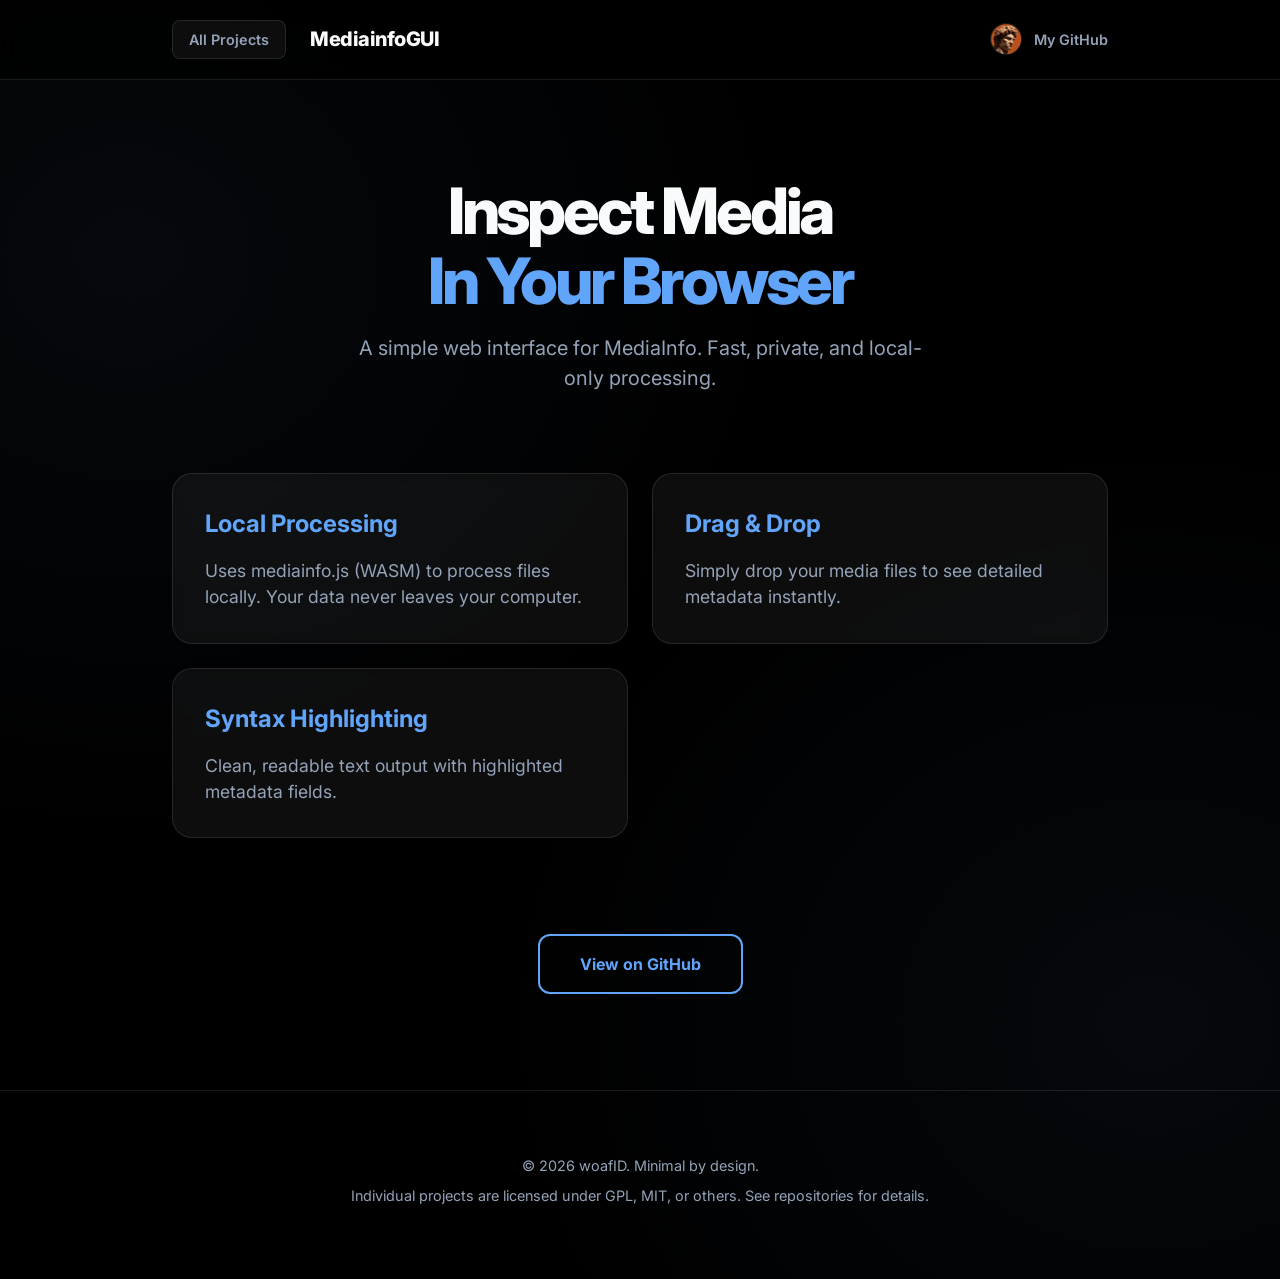
==== MediainfoGUI/index.html @ 6bfa03e1 "overhaul the site" ====
<!DOCTYPE html>
<html lang="en">
<head>
    <meta charset="UTF-8">
    <meta name="viewport" content="width=device-width, initial-scale=1.0">
    <title>MediainfoGUI - Media Metadata Inspector</title>
    <link rel="preconnect" href="https://fonts.googleapis.com">
    <link rel="preconnect" href="https://fonts.gstatic.com" crossorigin>
    <link href="https://fonts.googleapis.com/css2?family=Inter:wght@400;600;800&display=swap" rel="stylesheet">
    <link rel="icon" type="image/png" href="../res/img/useraccount128_rounded.png">
    <link rel="stylesheet" href="./index.css">
</head>
<body>
    <header class="navbar">
        <div class="container">
            <div class="logo-wrapper">
                <a href="/" class="btn-back">All Projects</a>
                <div class="logo-text">
                    <span class="full-name">MediainfoGUI</span>
                    <span class="short-name">Mediainfo</span>
                </div>
            </div>
            <nav class="nav-links">
                <a class="profile-link" href="https://github.com/woafID?tab=repositories">
                    <div class="user-profile" aria-label="GitHub Profile"></div>
                    <span class="profile-text">My GitHub</span>
                </a>
            </nav>
        </div>
    </header>

    <main>
        <section class="hero">
            <div class="container">
                <h1 class="hero-title">Inspect Media <br><span class="accent">In Your Browser</span></h1>
                <p class="hero-subtitle">A simple web interface for MediaInfo. Fast, private, and local-only processing.</p>
            </div>
        </section>

        <section class="features">
            <div class="container">
                <div class="card-grid">
                    <div class="feature-card">
                        <h2>Local Processing</h2>
                        <p>Uses mediainfo.js (WASM) to process files locally. Your data never leaves your computer.</p>
                    </div>
                    <div class="feature-card">
                        <h2>Drag & Drop</h2>
                        <p>Simply drop your media files to see detailed metadata instantly.</p>
                    </div>
                    <div class="feature-card">
                        <h2>Syntax Highlighting</h2>
                        <p>Clean, readable text output with highlighted metadata fields.</p>
                    </div>
                </div>
            </div>
        </section>

        <section class="cta">
            <div class="container">
                <a href="https://github.com/woafID/MediainfoGUI" class="btn-primary">View on GitHub</a>
            </div>
        </section>
    </main>

    <footer class="footer">
        <div class="container">
            <p>&copy; <span id="year"></span> woafID. Minimal by design.</p>
            <p>Individual projects are licensed under GPL, MIT, or others. See repositories for details.</p>
        </div>
    </footer>
    <script>
        document.getElementById('year').textContent = new Date().getFullYear();
    </script>
</body>
</html>
---- MediainfoGUI/index.css ----
:root {
    --bg-color: #000000;
    --card-bg: rgba(255, 255, 255, 0.05);
    --card-border: rgba(255, 255, 255, 0.1);
    --text-primary: #f8fafc;
    --text-secondary: #94a3b8;
    --accent-color: #60a5fa;
    --nav-height: 80px;
    --transition: all 0.3s cubic-bezier(0.4, 0, 0.2, 1);
}

* {
    margin: 0;
    padding: 0;
    box-sizing: border-box;
}

body {
    font-family: 'Inter', sans-serif;
    background-color: var(--bg-color);
    color: var(--text-primary);
    line-height: 1.5;
    overflow-x: hidden;
    background-image: 
        radial-gradient(at 10% 20%, rgba(96, 165, 250, 0.05) 0px, transparent 40%),
        radial-gradient(at 90% 80%, rgba(96, 165, 250, 0.05) 0px, transparent 40%);
    min-height: 100vh;
}

.container {
    max-width: 1000px;
    margin: 0 auto;
    padding: 0 2rem;
}

.navbar {
    height: var(--nav-height);
    display: flex;
    align-items: center;
    position: sticky;
    top: 0;
    z-index: 1000;
    background: rgba(0, 0, 0, 0.8);
    backdrop-filter: blur(12px);
    border-bottom: 1px solid var(--card-border);
}

.navbar .container {
    display: flex;
    justify-content: space-between;
    align-items: center;
    width: 100%;
}

.logo-wrapper {
    display: flex;
    align-items: center;
    gap: 1.5rem;
}

.btn-back {
    color: var(--text-secondary);
    text-decoration: none;
    font-weight: 600;
    font-size: 0.9rem;
    transition: var(--transition);
    padding: 0.5rem 1rem;
    border-radius: 8px;
    background: rgba(255, 255, 255, 0.05);
    border: 1px solid var(--card-border);
}

.btn-back:hover {
    color: var(--text-primary);
    background: rgba(255, 255, 255, 0.1);
}

.logo-text {
    font-weight: 800;
    font-size: 1.25rem;
    letter-spacing: -0.025em;
    color: var(--text-primary);
}

.short-name { display: none; }

.nav-links {
    display: flex;
    align-items: center;
    gap: 1.5rem;
}

.profile-link {
    display: flex;
    align-items: center;
    gap: 0.75rem;
    text-decoration: none;
    color: var(--text-secondary);
    font-weight: 600;
    font-size: 0.9rem;
    transition: var(--transition);
}

.profile-link:hover {
    color: var(--text-primary);
}

.user-profile {
    width: 32px;
    height: 32px;
    border-radius: 50%;
    background-image: url("../res/img/useraccount128_rounded.png");
    background-size: cover;
    background-repeat: no-repeat;
    background-position: center;
    border: 1px solid var(--card-border);
    transition: var(--transition);
}

.profile-link:hover .user-profile {
    border-color: var(--accent-color);
    transform: scale(1.1);
}

.hero {
    padding: 6rem 0 3rem;
    text-align: center;
}

.hero-title {
    font-size: 4rem;
    font-weight: 800;
    line-height: 1.1;
    margin-bottom: 1rem;
    letter-spacing: -0.05em;
}

.hero-title .accent {
    color: var(--accent-color);
}

.hero-subtitle {
    font-size: 1.25rem;
    color: var(--text-secondary);
    max-width: 600px;
    margin: 0 auto;
}

.features {
    padding: 2rem 0 4rem;
}

.card-grid {
    display: grid;
    grid-template-columns: repeat(auto-fit, minmax(300px, 1fr));
    gap: 1.5rem;
}

.feature-card {
    background: var(--card-bg);
    border: 1px solid var(--card-border);
    border-radius: 20px;
    padding: 2rem;
    backdrop-filter: blur(8px);
    transition: var(--transition);
}

.feature-card:hover {
    transform: translateY(-8px);
    background: rgba(255, 255, 255, 0.08);
    border-color: var(--accent-color);
}

.feature-card h2 {
    font-size: 1.5rem;
    margin-bottom: 1rem;
    font-weight: 700;
    color: var(--accent-color);
}

.feature-card p {
    color: var(--text-secondary);
    font-size: 1.1rem;
}

.cta {
    padding: 2rem 0 6rem;
    text-align: center;
}

.btn-primary {
    display: inline-block;
    padding: 1rem 2.5rem;
    border-radius: 12px;
    background: transparent;
    color: var(--accent-color);
    border: 2px solid var(--accent-color);
    text-decoration: none;
    font-weight: 700;
    transition: background 0.3s ease, transform 0.3s cubic-bezier(0.175, 0.885, 0.32, 1.275), border-color 0.3s ease, box-shadow 0.3s ease;
    will-change: transform, background;
}

.btn-primary:hover {
    background: rgba(255, 255, 255, 0.08);
    transform: translateY(-2px) scale(1.02);
    box-shadow: 0 5px 15px rgba(96, 165, 250, 0.1);
}

@media (max-width: 768px) {
    .hero-title {
        font-size: 3rem;
    }
    
    .full-name { display: none; }
    .short-name { display: block; }
    
    .full-text { display: none; }
    .short-text { display: block; }
    
    .nav-links { gap: 0.75rem; }
    
    .btn-back {
        font-size: 0.8rem;
        padding: 0.4rem 0.8rem;
    }
}

.footer {
    padding: 4rem 0;
    text-align: center;
    border-top: 1px solid var(--card-border);
    color: var(--text-secondary);
    font-size: 0.9rem;
}

.footer p {
    margin-bottom: 0.5rem;
}
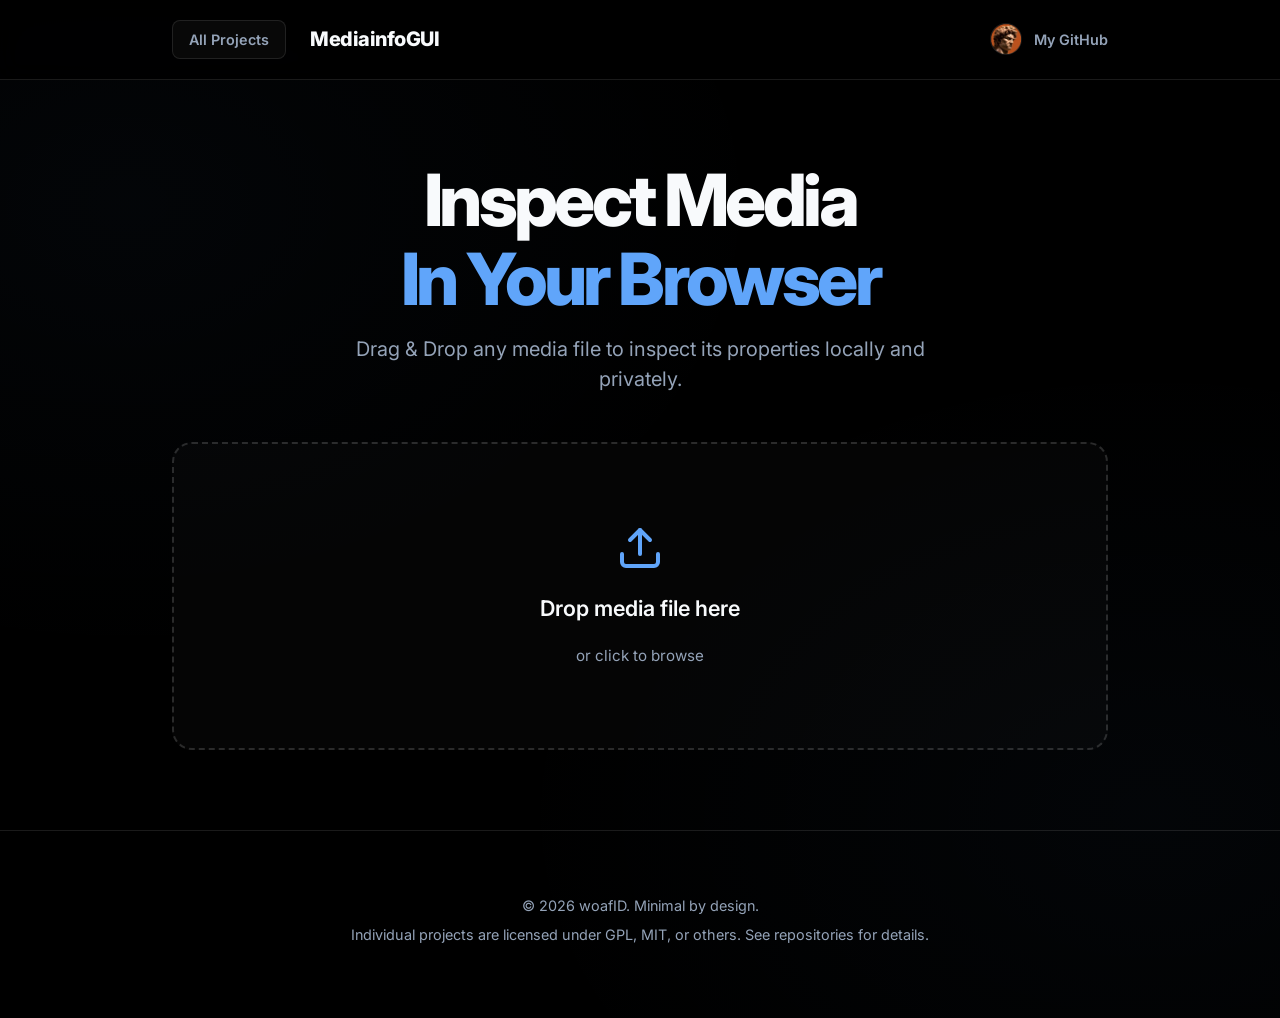
==== commit 1bca368b: "replace the MediainfoGUI description with the actual tool" ====
--- a/MediainfoGUI/index.html
+++ b/MediainfoGUI/index.html
@@ -4,17 +4,17 @@
     <meta charset="UTF-8">
     <meta name="viewport" content="width=device-width, initial-scale=1.0">
     <title>MediainfoGUI - Media Metadata Inspector</title>
+    <link rel="stylesheet" href="style.css">
     <link rel="preconnect" href="https://fonts.googleapis.com">
     <link rel="preconnect" href="https://fonts.gstatic.com" crossorigin>
-    <link href="https://fonts.googleapis.com/css2?family=Inter:wght@400;600;800&display=swap" rel="stylesheet">
+    <link href="https://fonts.googleapis.com/css2?family=Inter:wght@400;500;600;700;800&family=JetBrains+Mono:wght@400;500&display=swap" rel="stylesheet">
     <link rel="icon" type="image/png" href="../res/img/useraccount128_rounded.png">
-    <link rel="stylesheet" href="./index.css">
 </head>
 <body>
     <header class="navbar">
         <div class="container">
             <div class="logo-wrapper">
-                <a href="/" class="btn-back">All Projects</a>
+                <a href="../" class="btn-back">All Projects</a>
                 <div class="logo-text">
                     <span class="full-name">MediainfoGUI</span>
                     <span class="short-name">Mediainfo</span>
@@ -29,36 +29,39 @@
         </div>
     </header>
 
-    <main>
+    <main class="main-content">
         <section class="hero">
             <div class="container">
                 <h1 class="hero-title">Inspect Media <br><span class="accent">In Your Browser</span></h1>
-                <p class="hero-subtitle">A simple web interface for MediaInfo. Fast, private, and local-only processing.</p>
+                <p class="hero-subtitle">Drag & Drop any media file to inspect its properties locally and privately.</p>
             </div>
         </section>
 
-        <section class="features">
+        <section class="tool-section">
             <div class="container">
-                <div class="card-grid">
-                    <div class="feature-card">
-                        <h2>Local Processing</h2>
-                        <p>Uses mediainfo.js (WASM) to process files locally. Your data never leaves your computer.</p>
+                <div id="dropzone" class="dropzone">
+                    <div class="dropzone-content">
+                        <svg xmlns="http://www.w3.org/2000/svg" width="48" height="48" viewBox="0 0 24 24" fill="none" stroke="currentColor" stroke-width="2" stroke-linecap="round" stroke-linejoin="round" class="upload-icon"><path d="M21 15v4a2 2 0 0 1-2 2H5a2 2 0 0 1-2-2v-4"></path><polyline points="17 8 12 3 7 8"></polyline><line x1="12" y1="3" x2="12" y2="15"></line></svg>
+                        <p>Drop media file here</p>
+                        <span class="file-hint">or click to browse</span>
+                        <input type="file" id="file-input" style="display: none;">
                     </div>
-                    <div class="feature-card">
-                        <h2>Drag & Drop</h2>
-                        <p>Simply drop your media files to see detailed metadata instantly.</p>
-                    </div>
-                    <div class="feature-card">
-                        <h2>Syntax Highlighting</h2>
-                        <p>Clean, readable text output with highlighted metadata fields.</p>
+                    
+                    <div id="loading" class="loading hidden">
+                        <div class="spinner"></div>
+                        <p>Analyzing file...</p>
                     </div>
                 </div>
-            </div>
-        </section>
 
-        <section class="cta">
-            <div class="container">
-                <a href="https://github.com/woafID/MediainfoGUI" class="btn-primary">View on GitHub</a>
+                <div id="output-container" class="output-container hidden">
+                    <div class="output-header">
+                        <span class="dot red"></span>
+                        <span class="dot yellow"></span>
+                        <span class="dot green"></span>
+                        <span class="filename" id="output-filename">result.txt</span>
+                    </div>
+                    <pre id="output"></pre>
+                </div>
             </div>
         </section>
     </main>
@@ -69,8 +72,11 @@
             <p>Individual projects are licensed under GPL, MIT, or others. See repositories for details.</p>
         </div>
     </footer>
+
     <script>
         document.getElementById('year').textContent = new Date().getFullYear();
     </script>
+    <script src="lib/mediainfo.min.js"></script>
+    <script src="app.js"></script>
 </body>
 </html>
--- a/MediainfoGUI/style.css
+++ b/MediainfoGUI/style.css
@@ -0,0 +1,218 @@
+:root {
+    --bg: #000;
+    --card-bg: rgba(255, 255, 255, 0.03);
+    --border: rgba(255, 255, 255, 0.1);
+    --text: #f8fafc;
+    --text-sec: #94a3b8;
+    --accent: #60a5fa;
+}
+
+* { box-sizing: border-box; margin: 0; padding: 0; }
+
+body {
+    font-family: 'Inter', sans-serif;
+    background: var(--bg);
+    color: var(--text);
+    line-height: 1.5;
+    background-image: 
+        radial-gradient(at 10% 20%, rgba(96, 165, 250, 0.03) 0px, transparent 40%),
+        radial-gradient(at 90% 80%, rgba(96, 165, 250, 0.03) 0px, transparent 40%);
+    min-height: 100vh;
+    display: flex;
+    flex-direction: column;
+}
+
+.container {
+    max-width: 1000px;
+    margin: 0 auto;
+    padding: 0 2rem;
+    width: 100%;
+}
+
+/* Navbar & Footer */
+.navbar {
+    height: 80px;
+    display: flex;
+    align-items: center;
+    position: sticky;
+    top: 0;
+    background: rgba(0, 0, 0, 0.8);
+    backdrop-filter: blur(12px);
+    border-bottom: 1px solid var(--border);
+    z-index: 100;
+}
+
+.navbar .container, .logo-wrapper, .nav-links, .profile-link {
+    display: flex;
+    align-items: center;
+    justify-content: space-between;
+}
+
+.logo-wrapper, .nav-links { gap: 1.5rem; }
+.profile-link { gap: 0.75rem; text-decoration: none; color: var(--text-sec); font-weight: 600; font-size: 0.9rem; transition: all 0.3s ease; }
+.profile-link:hover { color: var(--text); }
+
+.btn-back {
+    color: var(--text-sec);
+    text-decoration: none;
+    font-weight: 600;
+    font-size: 0.9rem;
+    padding: 0.5rem 1rem;
+    border-radius: 8px;
+    background: var(--card-bg);
+    border: 1px solid var(--border);
+    transition: all 0.3s ease;
+}
+.btn-back:hover { color: var(--text); background: rgba(255, 255, 255, 0.1); }
+
+.logo-text { font-weight: 800; font-size: 1.25rem; letter-spacing: -0.025em; }
+.short-name { display: none; }
+
+.user-profile {
+    width: 32px;
+    height: 32px;
+    border-radius: 50%;
+    background: url("../res/img/useraccount128_rounded.png") center/cover no-repeat;
+    border: 1px solid var(--border);
+    transition: all 0.3s ease;
+}
+.profile-link:hover .user-profile { border-color: var(--accent); transform: scale(1.1); }
+
+.footer {
+    padding: 4rem 0;
+    text-align: center;
+    border-top: 1px solid var(--border);
+    color: var(--text-sec);
+    font-size: 0.9rem;
+}
+.footer p { margin-bottom: 0.5rem; }
+
+/* Main Content & Hero */
+.main-content { flex-grow: 1; }
+.hero { padding: 5rem 0 2rem; text-align: center; }
+.hero-title { font-size: 4.5rem; font-weight: 800; line-height: 1.1; margin-bottom: 1rem; letter-spacing: -0.05em; }
+.hero-title .accent { color: var(--accent); }
+.hero-subtitle { font-size: 1.25rem; color: var(--text-sec); max-width: 600px; margin: 0 auto; }
+
+/* Interactive Tool (Dropzone & Output) */
+.tool-section { padding: 1rem 0 5rem; }
+
+.dropzone {
+    background: rgba(255, 255, 255, 0.02);
+    border: 2px dashed rgba(255, 255, 255, 0.15);
+    border-radius: 20px;
+    padding: 5rem 2rem;
+    text-align: center;
+    cursor: pointer;
+    transition: all 0.3s ease;
+    position: relative;
+    overflow: hidden;
+}
+.dropzone:hover, .dropzone.dragover {
+    border-color: var(--accent);
+    background: rgba(96, 165, 250, 0.05);
+    transform: translateY(-4px);
+}
+
+.dropzone-content, .loading {
+    display: flex;
+    flex-direction: column;
+    align-items: center;
+    gap: 1.25rem;
+}
+
+.upload-icon { color: var(--accent); transition: transform 0.3s ease; }
+.dropzone:hover .upload-icon { transform: translateY(-8px) scale(1.1); }
+.dropzone p { font-size: 1.35rem; font-weight: 600; }
+.file-hint { color: var(--text-sec); font-size: 0.95rem; }
+
+.loading {
+    position: absolute;
+    top: 0; left: 0; right: 0; bottom: 0;
+    justify-content: center;
+    background: rgba(0, 0, 0, 0.85);
+    backdrop-filter: blur(8px);
+}
+.spinner {
+    width: 44px;
+    height: 44px;
+    border: 3px solid rgba(255, 255, 255, 0.08);
+    border-radius: 50%;
+    border-top-color: var(--accent);
+    animation: spin 1s linear infinite;
+}
+@keyframes spin { to { transform: rotate(360deg); } }
+
+.hidden, .output-container.hidden { display: none; }
+
+.output-container {
+    margin-top: 2rem;
+    background: #05070f;
+    border-radius: 16px;
+    overflow: hidden;
+    border: 1px solid rgba(255, 255, 255, 0.06);
+    animation: slideUp 0.5s cubic-bezier(0.16, 1, 0.3, 1);
+}
+@keyframes slideUp { from { opacity: 0; transform: translateY(20px); } to { opacity: 1; transform: translateY(0); } }
+
+.output-header {
+    background: rgba(255, 255, 255, 0.03);
+    padding: 14px 20px;
+    display: flex;
+    align-items: center;
+    gap: 8px;
+    border-bottom: 1px solid rgba(255, 255, 255, 0.05);
+}
+.dot { width: 12px; height: 12px; border-radius: 50%; }
+.dot.red { background-color: #ef4444; }
+.dot.yellow { background-color: #f59e0b; }
+.dot.green { background-color: #10b981; }
+.filename { margin-left: 12px; color: var(--text-sec); font-size: 0.9rem; font-weight: 500; }
+
+pre {
+    padding: 1.75rem;
+    font-family: 'JetBrains Mono', monospace;
+    font-size: 0.9rem;
+    line-height: 1.6;
+    color: #e2e8f0;
+    white-space: pre-wrap;
+    max-height: 600px;
+    overflow-y: auto;
+}
+
+pre::-webkit-scrollbar {
+    width: 8px;
+    height: 8px;
+}
+pre::-webkit-scrollbar-track {
+    background: transparent;
+}
+pre::-webkit-scrollbar-thumb {
+    background: rgba(255, 255, 255, 0.1);
+    border-radius: 4px;
+}
+pre::-webkit-scrollbar-thumb:hover {
+    background: rgba(255, 255, 255, 0.2);
+}
+
+/* Syntax Highlighting */
+.hl-header {
+    color: #c084fc;
+    font-weight: 700;
+    display: inline-block;
+    margin: 1.25rem 0 0.5rem;
+    border-bottom: 1px solid rgba(192, 132, 252, 0.25);
+    width: 100%;
+}
+.hl-header:first-child { margin-top: 0; }
+.hl-key { color: var(--accent); font-weight: 500; }
+.hl-sep { color: #475569; }
+.hl-value { color: #f1f5f9; }
+
+@media (max-width: 768px) {
+    .hero-title { font-size: 3rem; }
+    .full-name { display: none; }
+    .short-name { display: block; }
+    .nav-links { gap: 0.75rem; }
+    .btn-back { font-size: 0.8rem; padding: 0.4rem 0.8rem; }
+}
